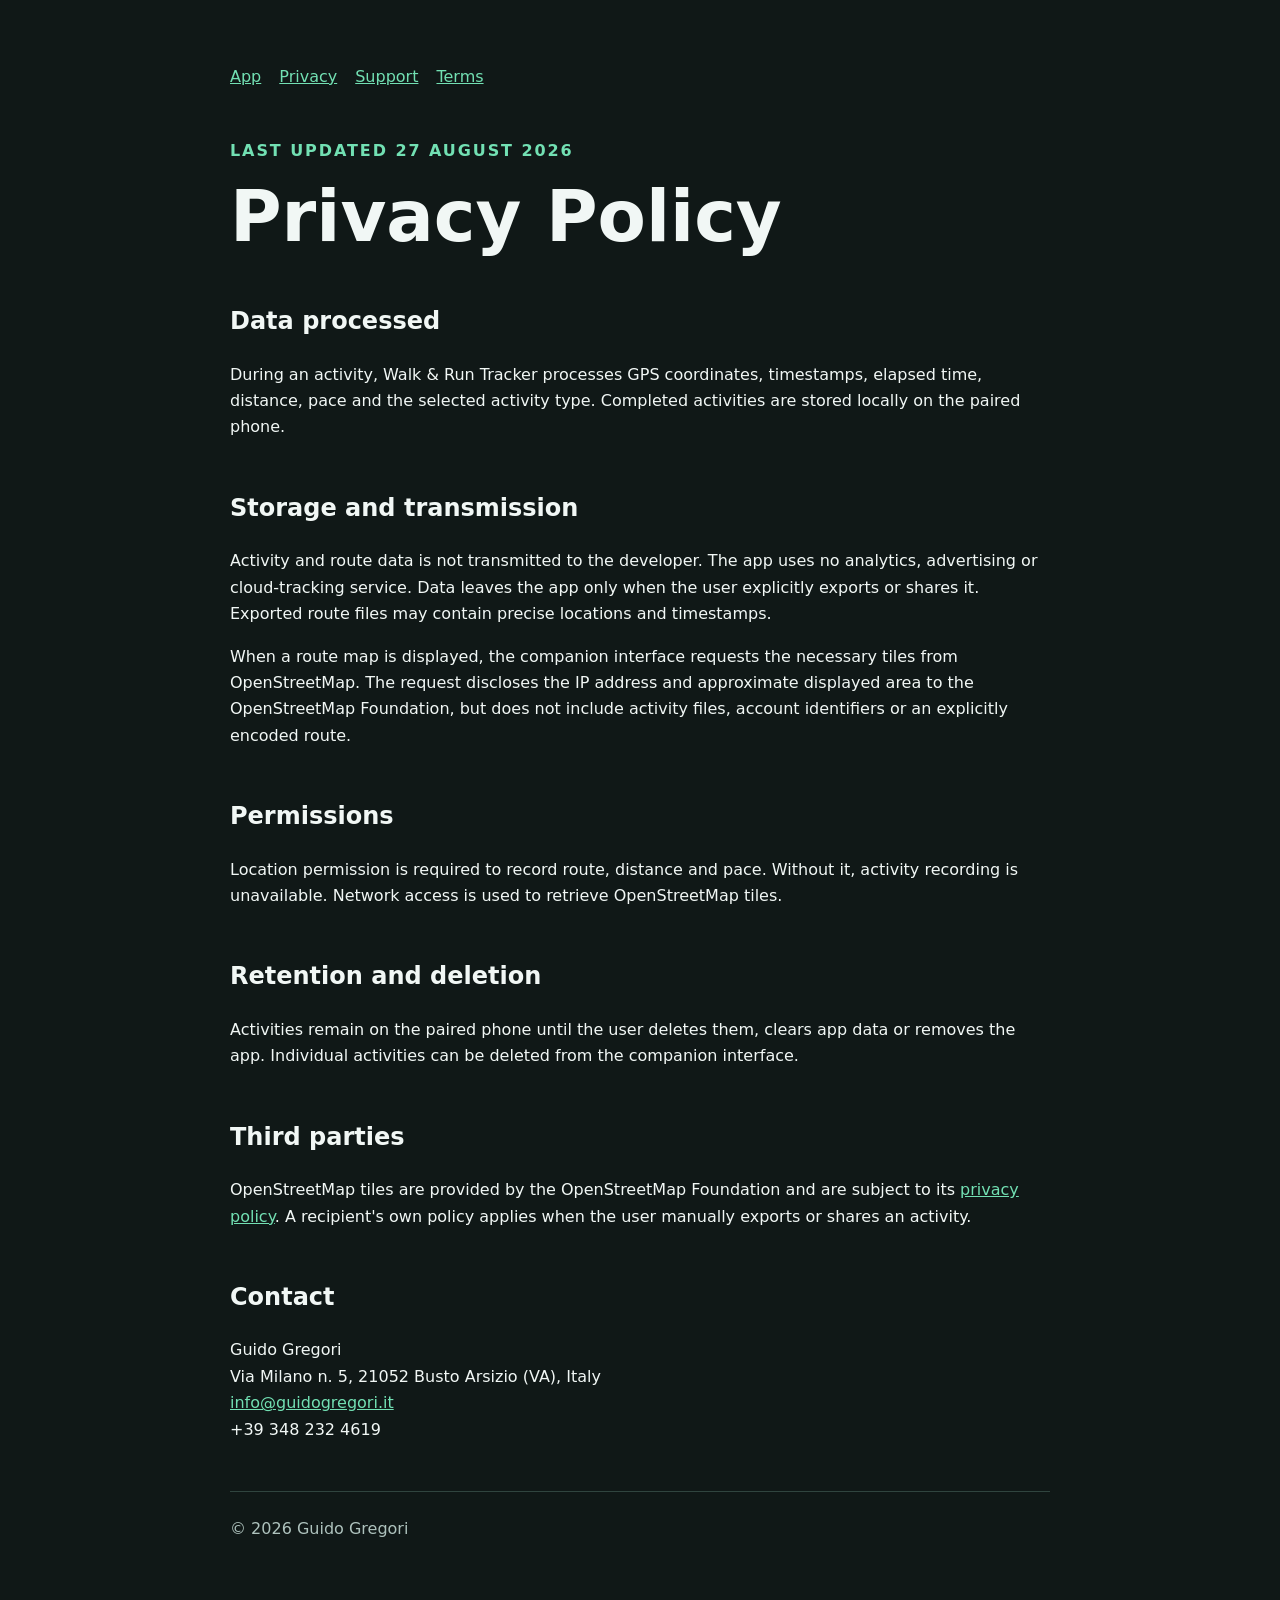
==== privacy.html @ 807286dd "Create public app and support pages" ====
<!doctype html><html lang="en"><head><meta charset="utf-8"><meta name="viewport" content="width=device-width,initial-scale=1"><title>Privacy Policy — Walk & Run Tracker</title><link rel="stylesheet" href="styles.css"></head><body><main>
<nav><a href="index.html">App</a><a href="privacy.html">Privacy</a><a href="support.html">Support</a><a href="terms.html">Terms</a></nav><p class="eyebrow">Last updated 27 August 2026</p><h1>Privacy Policy</h1>
<h2>Data processed</h2><p>During an activity, Walk & Run Tracker processes GPS coordinates, timestamps, elapsed time, distance, pace and the selected activity type. Completed activities are stored locally on the paired phone.</p>
<h2>Storage and transmission</h2><p>Activity and route data is not transmitted to the developer. The app uses no analytics, advertising or cloud-tracking service. Data leaves the app only when the user explicitly exports or shares it. Exported route files may contain precise locations and timestamps.</p>
<p>When a route map is displayed, the companion interface requests the necessary tiles from OpenStreetMap. The request discloses the IP address and approximate displayed area to the OpenStreetMap Foundation, but does not include activity files, account identifiers or an explicitly encoded route.</p>
<h2>Permissions</h2><p>Location permission is required to record route, distance and pace. Without it, activity recording is unavailable. Network access is used to retrieve OpenStreetMap tiles.</p>
<h2>Retention and deletion</h2><p>Activities remain on the paired phone until the user deletes them, clears app data or removes the app. Individual activities can be deleted from the companion interface.</p>
<h2>Third parties</h2><p>OpenStreetMap tiles are provided by the OpenStreetMap Foundation and are subject to its <a href="https://osmfoundation.org/wiki/Privacy_Policy">privacy policy</a>. A recipient's own policy applies when the user manually exports or shares an activity.</p>
<h2>Contact</h2><p>Guido Gregori<br>Via Milano n. 5, 21052 Busto Arsizio (VA), Italy<br><a href="mailto:info@guidogregori.it">info@guidogregori.it</a><br>+39 348 232 4619</p>
<footer>© 2026 Guido Gregori</footer></main></body></html>
---- styles.css ----
:root { color-scheme: dark; --bg:#101817; --card:#182422; --text:#f1f7f5; --muted:#aec2bd; --accent:#72e0b3; --line:#30443f; }
* { box-sizing:border-box; }
body { margin:0; font:16px/1.65 system-ui,-apple-system,BlinkMacSystemFont,"Segoe UI",sans-serif; background:var(--bg); color:var(--text); }
main { width:min(820px,calc(100% - 32px)); margin:0 auto; padding:64px 0; }
nav { display:flex; gap:18px; flex-wrap:wrap; margin-bottom:48px; }
a { color:var(--accent); }
h1 { font-size:clamp(2.2rem,7vw,4.4rem); line-height:1.02; margin:.25em 0; }
h2 { margin-top:2em; }
.eyebrow { color:var(--accent); font-weight:700; letter-spacing:.12em; text-transform:uppercase; }
.lead { color:var(--muted); font-size:1.25rem; max-width:700px; }
.card { background:var(--card); border:1px solid var(--line); border-radius:18px; padding:24px; margin:24px 0; }
.features { display:grid; grid-template-columns:repeat(auto-fit,minmax(210px,1fr)); gap:16px; }
.features .card { margin:0; }
footer { border-top:1px solid var(--line); margin-top:48px; padding-top:24px; color:var(--muted); }
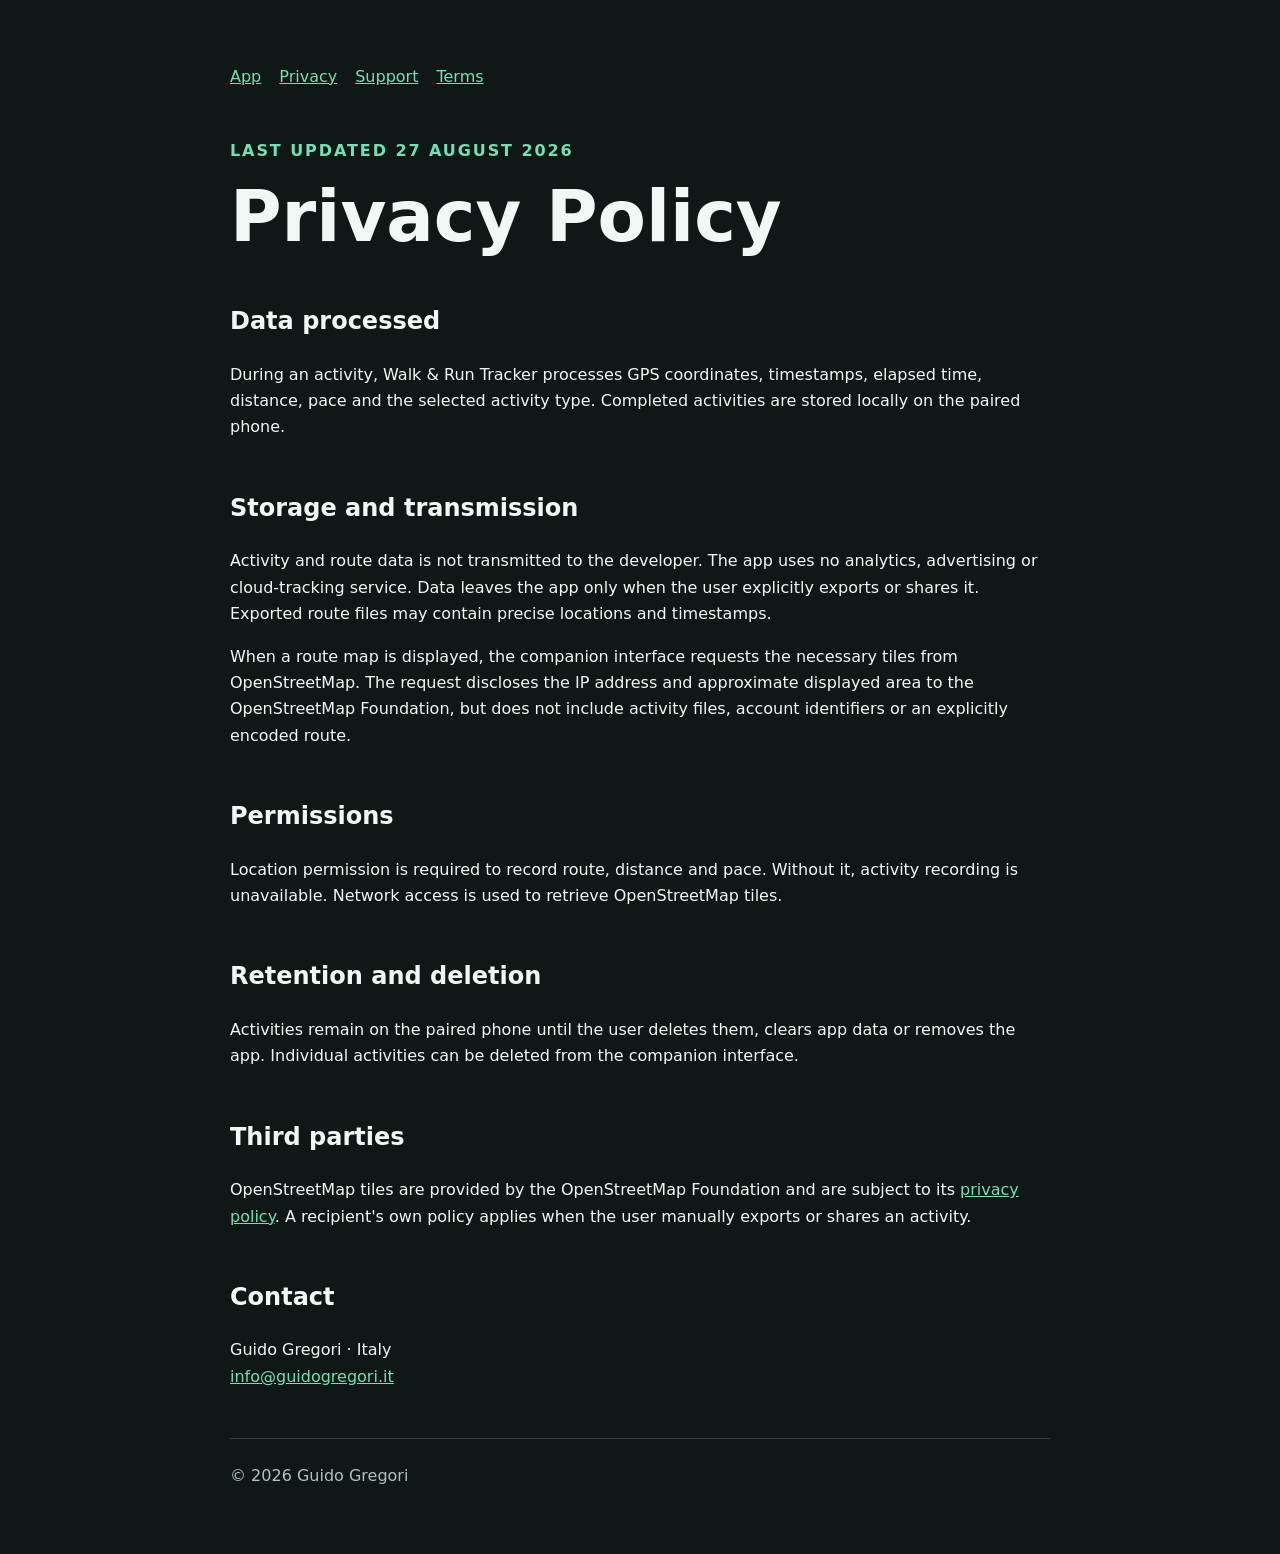
==== commit 631acfbd: "Limit public contact details" ====
--- a/privacy.html
+++ b/privacy.html
@@ -6,5 +6,5 @@
 <h2>Permissions</h2><p>Location permission is required to record route, distance and pace. Without it, activity recording is unavailable. Network access is used to retrieve OpenStreetMap tiles.</p>
 <h2>Retention and deletion</h2><p>Activities remain on the paired phone until the user deletes them, clears app data or removes the app. Individual activities can be deleted from the companion interface.</p>
 <h2>Third parties</h2><p>OpenStreetMap tiles are provided by the OpenStreetMap Foundation and are subject to its <a href="https://osmfoundation.org/wiki/Privacy_Policy">privacy policy</a>. A recipient's own policy applies when the user manually exports or shares an activity.</p>
-<h2>Contact</h2><p>Guido Gregori<br>Via Milano n. 5, 21052 Busto Arsizio (VA), Italy<br><a href="mailto:info@guidogregori.it">info@guidogregori.it</a><br>+39 348 232 4619</p>
+<h2>Contact</h2><p>Guido Gregori · Italy<br><a href="mailto:info@guidogregori.it">info@guidogregori.it</a></p>
 <footer>© 2026 Guido Gregori</footer></main></body></html>
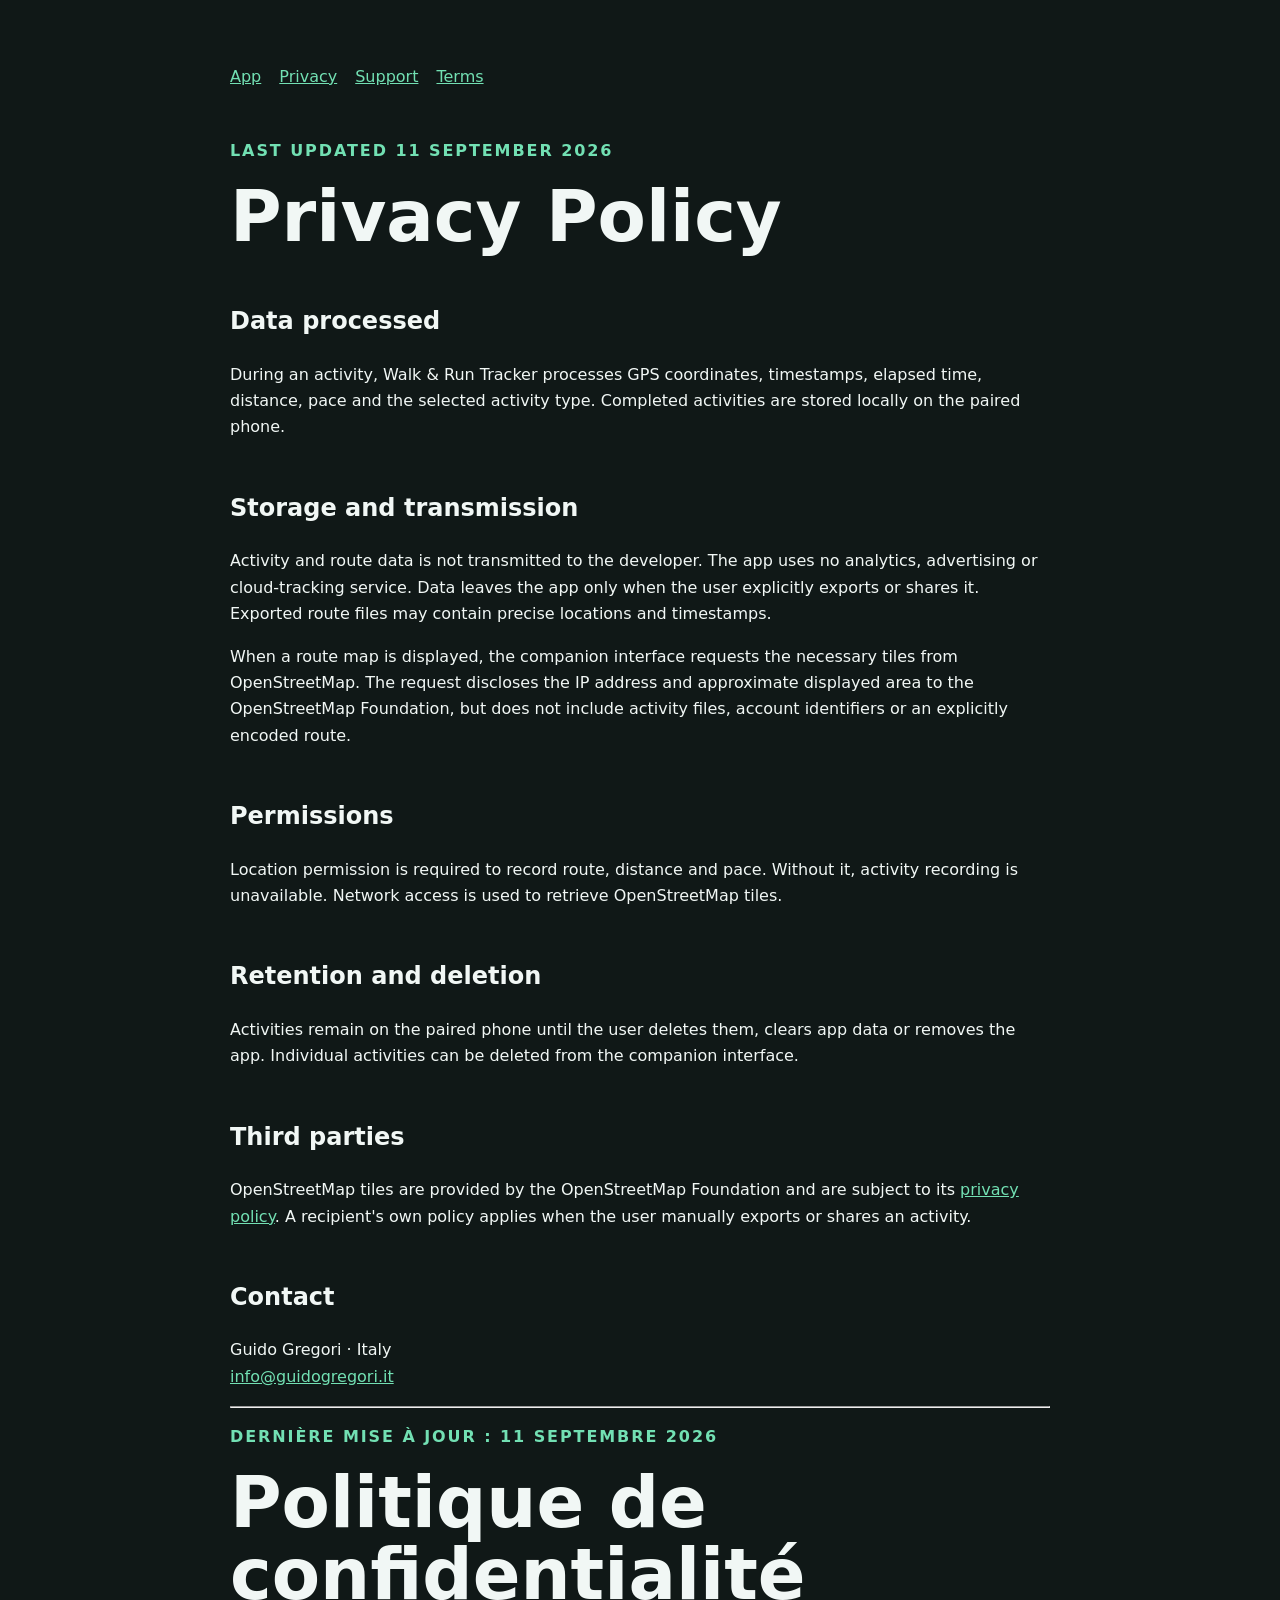
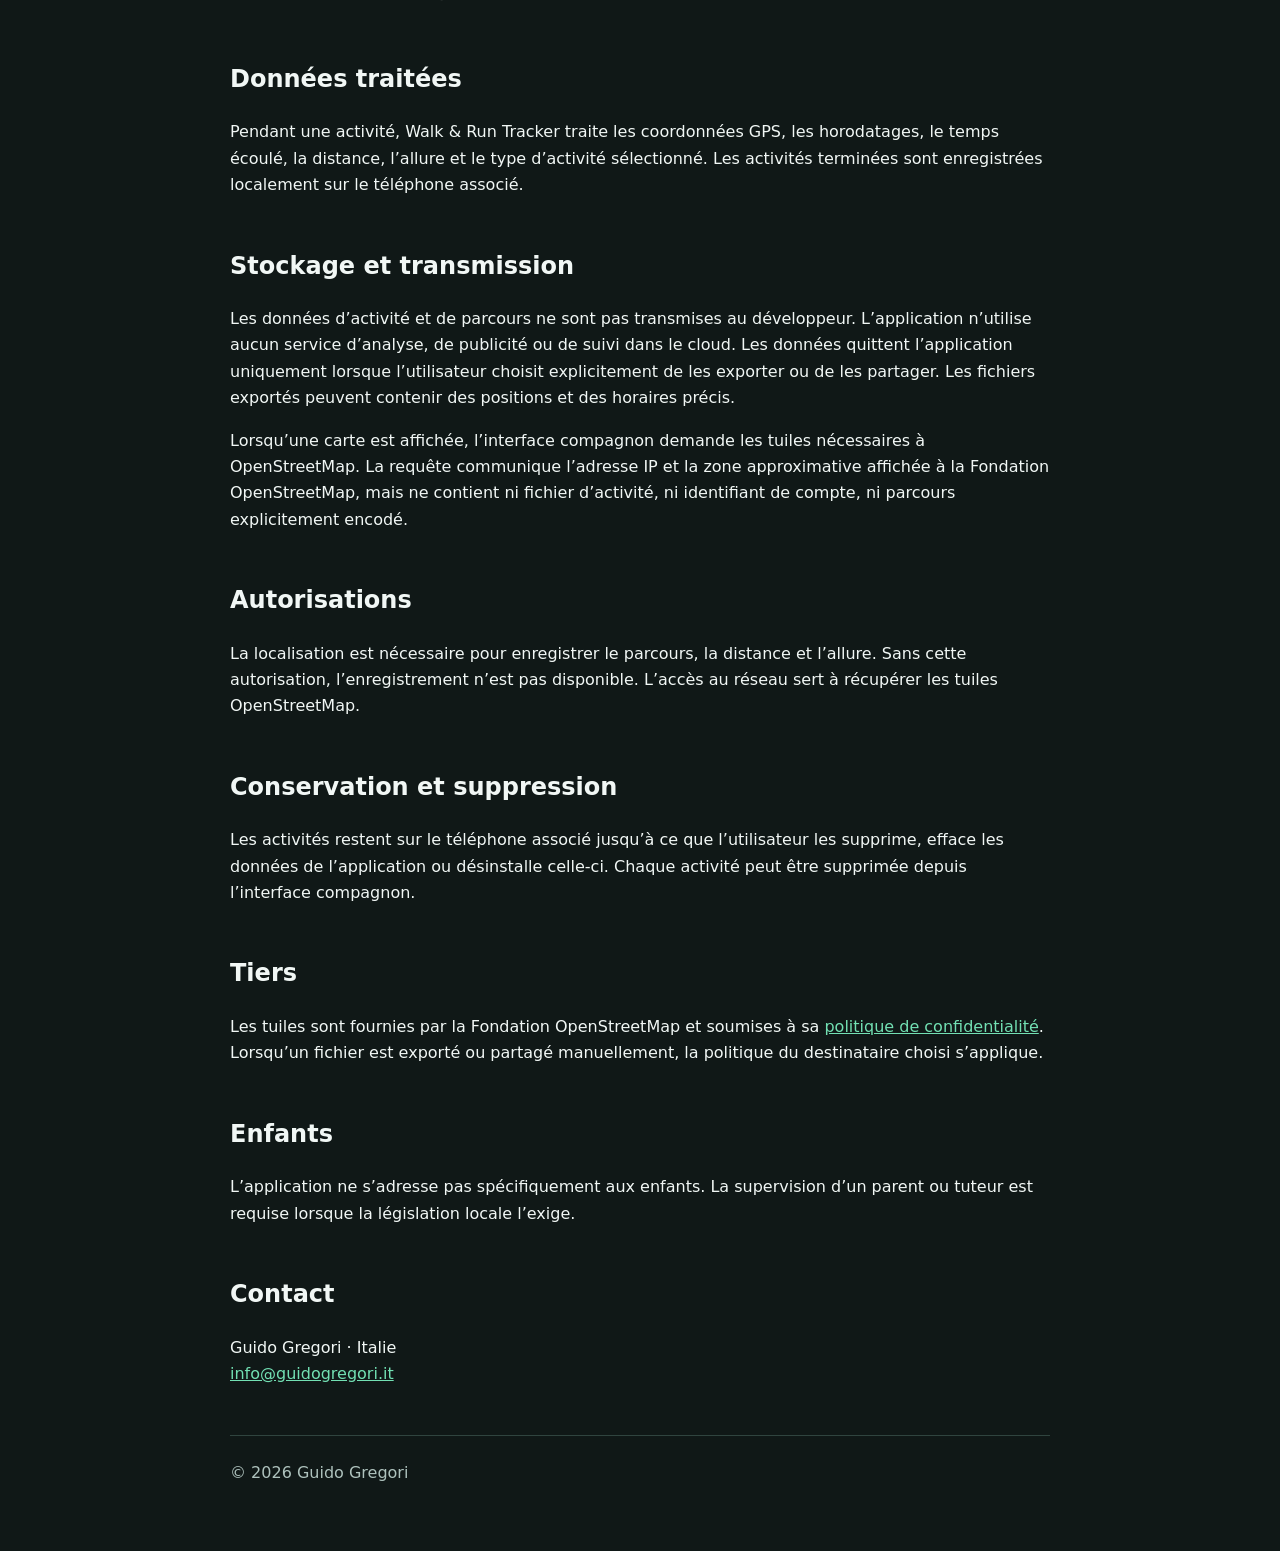
==== commit 6fade44d: "Add French support and legal information" ====
--- a/privacy.html
+++ b/privacy.html
@@ -1,5 +1,5 @@
 <!doctype html><html lang="en"><head><meta charset="utf-8"><meta name="viewport" content="width=device-width,initial-scale=1"><title>Privacy Policy — Walk & Run Tracker</title><link rel="stylesheet" href="styles.css"></head><body><main>
-<nav><a href="index.html">App</a><a href="privacy.html">Privacy</a><a href="support.html">Support</a><a href="terms.html">Terms</a></nav><p class="eyebrow">Last updated 27 August 2026</p><h1>Privacy Policy</h1>
+<nav><a href="index.html">App</a><a href="privacy.html">Privacy</a><a href="support.html">Support</a><a href="terms.html">Terms</a></nav><p class="eyebrow">Last updated 11 September 2026</p><h1>Privacy Policy</h1>
 <h2>Data processed</h2><p>During an activity, Walk & Run Tracker processes GPS coordinates, timestamps, elapsed time, distance, pace and the selected activity type. Completed activities are stored locally on the paired phone.</p>
 <h2>Storage and transmission</h2><p>Activity and route data is not transmitted to the developer. The app uses no analytics, advertising or cloud-tracking service. Data leaves the app only when the user explicitly exports or shares it. Exported route files may contain precise locations and timestamps.</p>
 <p>When a route map is displayed, the companion interface requests the necessary tiles from OpenStreetMap. The request discloses the IP address and approximate displayed area to the OpenStreetMap Foundation, but does not include activity files, account identifiers or an explicitly encoded route.</p>
@@ -7,4 +7,13 @@
 <h2>Retention and deletion</h2><p>Activities remain on the paired phone until the user deletes them, clears app data or removes the app. Individual activities can be deleted from the companion interface.</p>
 <h2>Third parties</h2><p>OpenStreetMap tiles are provided by the OpenStreetMap Foundation and are subject to its <a href="https://osmfoundation.org/wiki/Privacy_Policy">privacy policy</a>. A recipient's own policy applies when the user manually exports or shares an activity.</p>
 <h2>Contact</h2><p>Guido Gregori · Italy<br><a href="mailto:info@guidogregori.it">info@guidogregori.it</a></p>
+<hr><p class="eyebrow">Dernière mise à jour : 11 septembre 2026</p><h1>Politique de confidentialité</h1>
+<h2>Données traitées</h2><p>Pendant une activité, Walk & Run Tracker traite les coordonnées GPS, les horodatages, le temps écoulé, la distance, l’allure et le type d’activité sélectionné. Les activités terminées sont enregistrées localement sur le téléphone associé.</p>
+<h2>Stockage et transmission</h2><p>Les données d’activité et de parcours ne sont pas transmises au développeur. L’application n’utilise aucun service d’analyse, de publicité ou de suivi dans le cloud. Les données quittent l’application uniquement lorsque l’utilisateur choisit explicitement de les exporter ou de les partager. Les fichiers exportés peuvent contenir des positions et des horaires précis.</p>
+<p>Lorsqu’une carte est affichée, l’interface compagnon demande les tuiles nécessaires à OpenStreetMap. La requête communique l’adresse IP et la zone approximative affichée à la Fondation OpenStreetMap, mais ne contient ni fichier d’activité, ni identifiant de compte, ni parcours explicitement encodé.</p>
+<h2>Autorisations</h2><p>La localisation est nécessaire pour enregistrer le parcours, la distance et l’allure. Sans cette autorisation, l’enregistrement n’est pas disponible. L’accès au réseau sert à récupérer les tuiles OpenStreetMap.</p>
+<h2>Conservation et suppression</h2><p>Les activités restent sur le téléphone associé jusqu’à ce que l’utilisateur les supprime, efface les données de l’application ou désinstalle celle-ci. Chaque activité peut être supprimée depuis l’interface compagnon.</p>
+<h2>Tiers</h2><p>Les tuiles sont fournies par la Fondation OpenStreetMap et soumises à sa <a href="https://osmfoundation.org/wiki/Privacy_Policy">politique de confidentialité</a>. Lorsqu’un fichier est exporté ou partagé manuellement, la politique du destinataire choisi s’applique.</p>
+<h2>Enfants</h2><p>L’application ne s’adresse pas spécifiquement aux enfants. La supervision d’un parent ou tuteur est requise lorsque la législation locale l’exige.</p>
+<h2>Contact</h2><p>Guido Gregori · Italie<br><a href="mailto:info@guidogregori.it">info@guidogregori.it</a></p>
 <footer>© 2026 Guido Gregori</footer></main></body></html>
